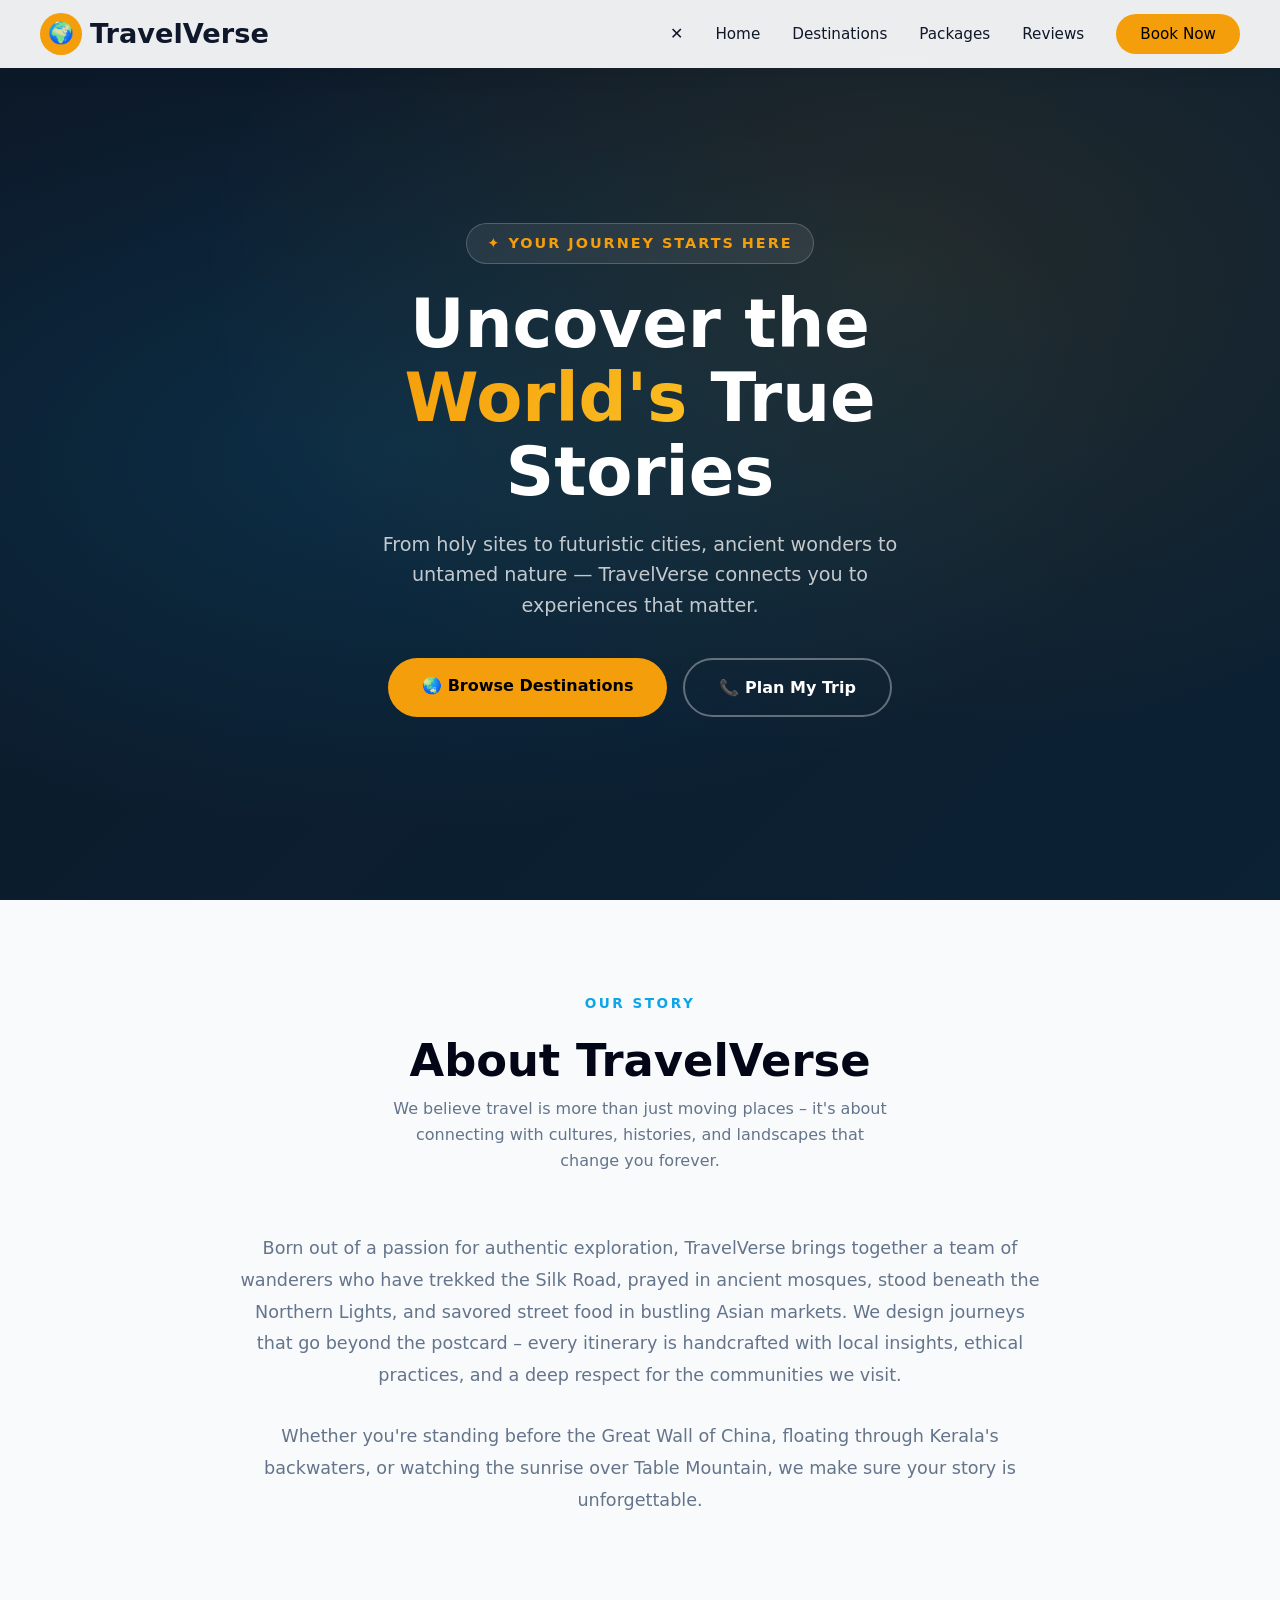
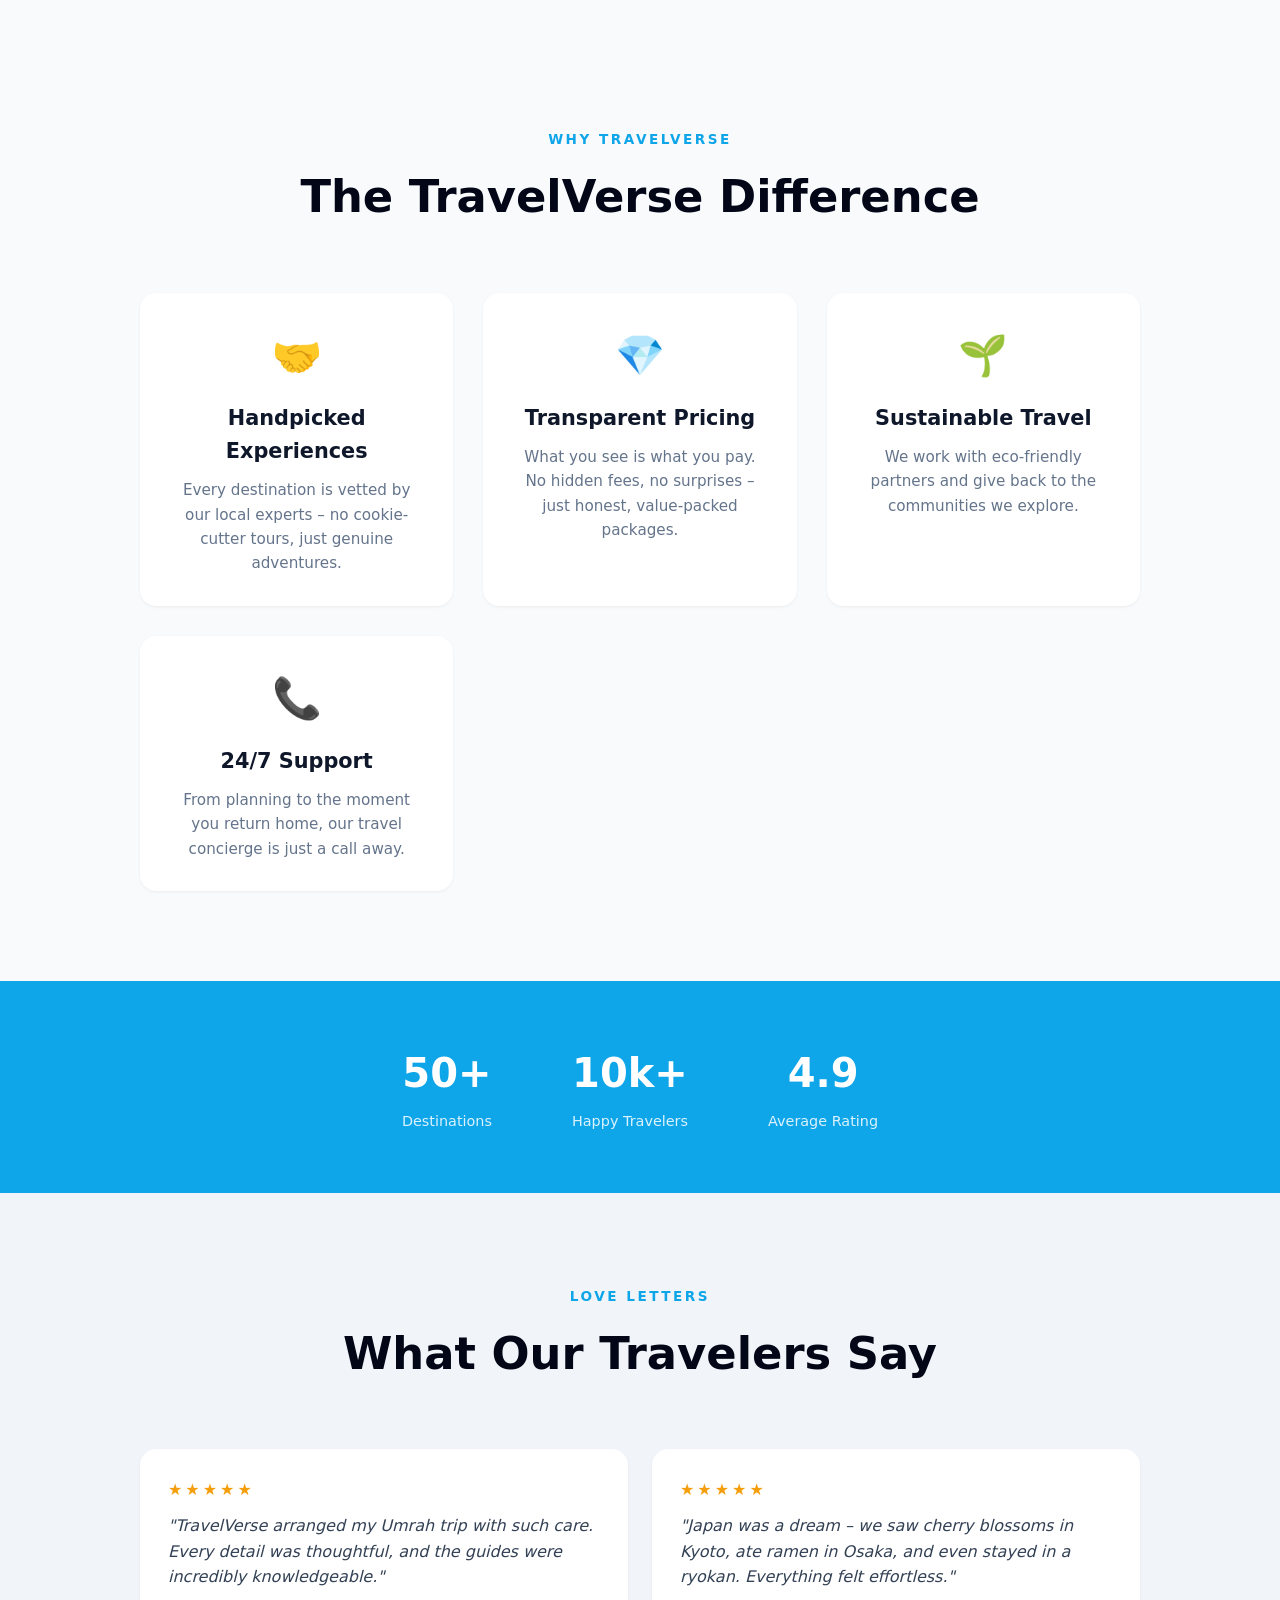
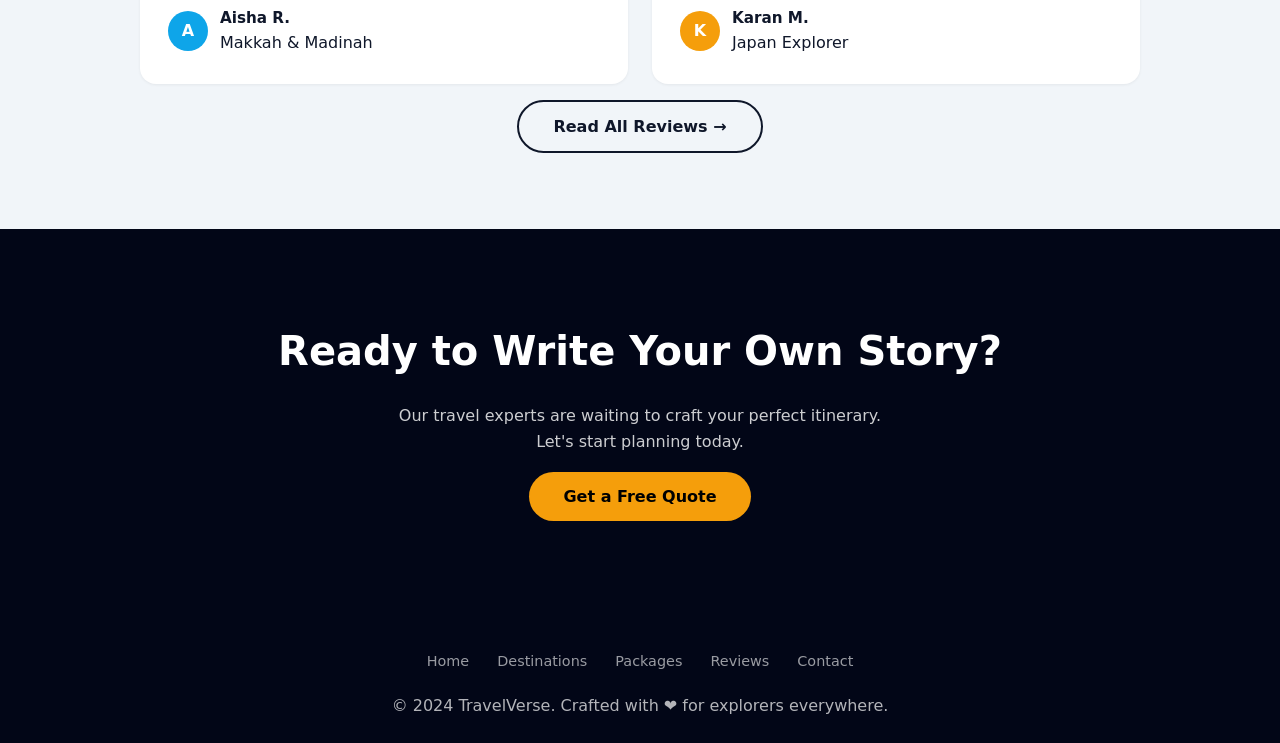
==== index.html @ da170505 "Travel Webstie" ====
<!doctype html>
<html lang="en">
  <head>
    <meta charset="UTF-8" />
    <meta name="viewport" content="width=device-width, initial-scale=1.0" />
    <title>TravelVerse – Explore Beyond Boundaries</title>
    <link rel="stylesheet" href="index.css" />
  </head>

  <body>
    <input type="checkbox" id="menu-toggle" />
    <label for="menu-toggle" class="menu-overlay"></label>
    <nav class="navbar">
      <a href="index.html" class="logo"
        ><span class="logo-icon">🌍</span> TravelVerse</a
      >
      <label for="menu-toggle" class="hamburger"
        ><span></span><span></span><span></span
      ></label>
      <ul class="nav-links">
        <li class="close-menu"><label for="menu-toggle">✕</label></li>
        <li><a href="index.html">Home</a></li>
        <li><a href="destinations.html">Destinations</a></li>
        <li><a href="packages.html">Packages</a></li>
        <li><a href="reviews.html">Reviews</a></li>
        <li><a href="contact.html" class="btn-nav">Book Now</a></li>
      </ul>
    </nav>

    <!-- HERO -->
    <section class="hero">
      <div class="hero-content">
        <div class="hero-badge">✦ Your Journey Starts Here</div>
        <h1>Uncover the <span>World's</span> True Stories</h1>
        <p>
          From holy sites to futuristic cities, ancient wonders to untamed
          nature — TravelVerse connects you to experiences that matter.
        </p>
        <div class="hero-buttons">
          <a href="destinations.html" class="btn-primary"
            >🌏 Browse Destinations</a
          >
          <a href="contact.html" class="btn-outline">📞 Plan My Trip</a>
        </div>
      </div>
    </section>

    <!-- ABOUT US -->
    <section id="about">
      <div class="section-header">
        <span class="section-tag">Our Story</span>
        <h2>About TravelVerse</h2>
        <p>
          We believe travel is more than just moving places – it's about
          connecting with cultures, histories, and landscapes that change you
          forever.
        </p>
      </div>
      <div class="about-content">
        <p>
          Born out of a passion for authentic exploration, TravelVerse brings
          together a team of wanderers who have trekked the Silk Road, prayed in
          ancient mosques, stood beneath the Northern Lights, and savored street
          food in bustling Asian markets. We design journeys that go beyond the
          postcard – every itinerary is handcrafted with local insights, ethical
          practices, and a deep respect for the communities we visit.
        </p>
        <p>
          Whether you're standing before the Great Wall of China, floating
          through Kerala's backwaters, or watching the sunrise over Table
          Mountain, we make sure your story is unforgettable.
        </p>
      </div>
    </section>

    <!-- WHY CHOOSE US -->
    <section style="background: #f8fafc">
      <div class="section-header">
        <span class="section-tag">Why TravelVerse</span>
        <h2>The TravelVerse Difference</h2>
      </div>
      <div class="features-grid">
        <div class="feature-card">
          <div class="feature-icon">🤝</div>
          <h3>Handpicked Experiences</h3>
          <p>
            Every destination is vetted by our local experts – no cookie-cutter
            tours, just genuine adventures.
          </p>
        </div>
        <div class="feature-card">
          <div class="feature-icon">💎</div>
          <h3>Transparent Pricing</h3>
          <p>
            What you see is what you pay. No hidden fees, no surprises – just
            honest, value-packed packages.
          </p>
        </div>
        <div class="feature-card">
          <div class="feature-icon">🌱</div>
          <h3>Sustainable Travel</h3>
          <p>
            We work with eco‑friendly partners and give back to the communities
            we explore.
          </p>
        </div>
        <div class="feature-card">
          <div class="feature-icon">📞</div>
          <h3>24/7 Support</h3>
          <p>
            From planning to the moment you return home, our travel concierge is
            just a call away.
          </p>
        </div>
      </div>
    </section>

    <!-- STATS -->
    <div class="stats">
      <div class="stats-grid">
        <div class="stat-item">
          <h3>50+</h3>
          <p>Destinations</p>
        </div>
        <div class="stat-item">
          <h3>10k+</h3>
          <p>Happy Travelers</p>
        </div>
        <div class="stat-item">
          <h3>4.9</h3>
          <p>Average Rating</p>
        </div>
      </div>
    </div>

    <!-- TESTIMONIALS PREVIEW -->
    <section class="testimonials-preview">
      <div class="section-header">
        <span class="section-tag">Love Letters</span>
        <h2>What Our Travelers Say</h2>
      </div>
      <div class="testimonial-grid">
        <div class="testimonial-card">
          <div class="stars">★★★★★</div>
          <p class="quote">
            "TravelVerse arranged my Umrah trip with such care. Every detail was
            thoughtful, and the guides were incredibly knowledgeable."
          </p>
          <div class="author">
            <div class="author-avatar">A</div>
            <div class="author-info">
              <strong>Aisha R.</strong><span>Makkah & Madinah</span>
            </div>
          </div>
        </div>
        <div class="testimonial-card">
          <div class="stars">★★★★★</div>
          <p class="quote">
            "Japan was a dream – we saw cherry blossoms in Kyoto, ate ramen in
            Osaka, and even stayed in a ryokan. Everything felt effortless."
          </p>
          <div class="author">
            <div class="author-avatar" style="background: #f59e0b">K</div>
            <div class="author-info">
              <strong>Karan M.</strong><span>Japan Explorer</span>
            </div>
          </div>
        </div>
      </div>
      <div style="text-align: center; margin-top: 30px">
        <a
          href="testimonials.html"
          class="btn-outline"
          style="color: var(--dark); border-color: var(--dark)"
          >Read All Reviews →</a
        >
      </div>
    </section>

    <!-- CTA -->
    <section class="cta">
      <h2>Ready to Write Your Own Story?</h2>
      <p>
        Our travel experts are waiting to craft your perfect itinerary. Let's
        start planning today.
      </p>
      <a href="contact.html" class="btn-primary">Get a Free Quote</a>
    </section>

    <footer>
      <div class="footer-links">
        <a href="index.html">Home</a><a href="destinations.html">Destinations</a
        ><a href="packages.html">Packages</a><a href="reviews.html">Reviews</a
        ><a href="contact.html">Contact</a>
      </div>
      <p class="copyright">
        © 2024 TravelVerse. Crafted with ❤️ for explorers everywhere.
      </p>
    </footer>
  </body>
</html>
---- index.css ----
:root {
  --primary: #0ea5e9;
  --accent: #f59e0b;
  --dark: #0f172a;
  --darker: #020617;
  --light: #f8fafc;
  --gray: #64748b;
  --gray-light: #e2e8f0;
  --white: #ffffff;
  --radius: 16px;
  --transition: 0.3s ease;
}

* {
  margin: 0;
  padding: 0;
  box-sizing: border-box;
}

html {
  scroll-behavior: smooth;
}

body {
  font-family: "Segoe UI", system-ui, sans-serif;
  background: var(--light);
  color: var(--dark);
  line-height: 1.6;
  overflow-x: hidden;
}

/* NAVBAR */

.navbar {
  position: fixed;
  top: 0;
  left: 0;
  width: 100%;
  z-index: 1000;
  padding: 12px 40px;
  display: flex;
  align-items: center;
  justify-content: space-between;
  background: rgba(255, 255, 255, 0.92);
  backdrop-filter: blur(18px);
  box-shadow: 0 4px 20px rgba(0, 0, 0, 0.08);
}

.logo {
  font-size: 1.7rem;
  font-weight: 800;
  color: var(--dark);
  text-decoration: none;
  display: flex;
  align-items: center;
  gap: 8px;
}

.logo-icon {
  width: 42px;
  height: 42px;
  background: var(--accent);
  border-radius: 50%;
  display: flex;
  align-items: center;
  justify-content: center;
  font-size: 1.3rem;
}

#menu-toggle {
  display: none;
}

.hamburger {
  display: none;
  flex-direction: column;
  gap: 5px;
  cursor: pointer;
  z-index: 1100;
}

.hamburger span {
  width: 28px;
  height: 3px;
  background: var(--dark);
  border-radius: 10px;
  transition: var(--transition);
}

.menu-overlay {
  display: none;
  position: fixed;
  inset: 0;
  z-index: 1050;
  background: rgba(0, 0, 0, 0.4);
  cursor: pointer;
}

.nav-links {
  display: flex;
  list-style: none;
  gap: 32px;
  align-items: center;
}

.nav-links a {
  text-decoration: none;
  color: var(--dark);
  font-weight: 500;
  font-size: 0.95rem;
  transition: var(--transition);
  position: relative;
}

.nav-links a::after {
  content: "";
  position: absolute;
  bottom: -6px;
  left: 0;
  width: 0%;
  height: 2.5px;
  background: var(--accent);
  border-radius: 10px;
  transition: var(--transition);
}

.nav-links a:hover::after {
  width: 100%;
}

.btn-nav {
  background: var(--accent);
  color: #000 !important;
  padding: 11px 24px;
  border-radius: 50px;
  font-weight: 600;
}

.btn-nav:hover {
  background: #e68900;
  transform: translateY(-2px);
  box-shadow: 0 8px 25px rgba(245, 158, 11, 0.35);
}

.btn-nav::after {
  display: none;
}

/* HERO */

.hero {
  min-height: 100vh;
  background: linear-gradient(135deg, #0c1929, #0a2a3f, #0d3b4c);
  background-size: 400% 400%;
  animation: bgShift 18s ease infinite;
  display: flex;
  align-items: center;
  justify-content: center;
  position: relative;
  overflow: hidden;
  padding: 120px 40px 80px;
}

@keyframes bgShift {
  0%,
  100% {
    background-position: 0% 50%;
  }
  50% {
    background-position: 100% 100%;
  }
}

.hero::before {
  content: "";
  position: absolute;
  inset: 0;
  background:
    radial-gradient(
      ellipse at 30% 50%,
      rgba(14, 165, 233, 0.13),
      transparent 60%
    ),
    radial-gradient(
      ellipse at 70% 30%,
      rgba(245, 158, 11, 0.1),
      transparent 55%
    );
  pointer-events: none;
}

.hero-content {
  position: relative;
  z-index: 2;
  text-align: center;
  max-width: 750px;
}

.hero-badge {
  display: inline-block;
  background: rgba(255, 255, 255, 0.08);
  border: 1px solid rgba(255, 255, 255, 0.2);
  color: var(--accent);
  padding: 8px 20px;
  border-radius: 50px;
  font-size: 0.9rem;
  font-weight: 600;
  letter-spacing: 2px;
  text-transform: uppercase;
  margin-bottom: 24px;
}

.hero h1 {
  font-size: clamp(2.5rem, 5.5vw, 4.2rem);
  font-weight: 800;
  color: #fff;
  line-height: 1.1;
  margin-bottom: 20px;
}

.hero h1 span {
  background: linear-gradient(135deg, var(--accent), #fbbf24);
  -webkit-background-clip: text;
  -webkit-text-fill-color: transparent;
}

.hero p {
  font-size: 1.2rem;
  color: rgba(255, 255, 255, 0.75);
  margin-bottom: 36px;
  max-width: 550px;
  margin-left: auto;
  margin-right: auto;
}

.hero-buttons {
  display: flex;
  gap: 16px;
  flex-wrap: wrap;
  justify-content: center;
}

.btn-primary {
  background: var(--accent);
  color: #000;
  padding: 15px 34px;
  border-radius: 50px;
  font-weight: 700;
  text-decoration: none;
  transition: var(--transition);
}

.btn-primary:hover {
  background: #e68900;
  transform: translateY(-3px);
  box-shadow: 0 12px 35px rgba(245, 158, 11, 0.4);
}

.btn-outline {
  background: transparent;
  color: #fff;
  padding: 15px 34px;
  border-radius: 50px;
  font-weight: 600;
  text-decoration: none;
  border: 2px solid rgba(255, 255, 255, 0.35);
  transition: var(--transition);
}

.btn-outline:hover {
  border-color: #fff;
  background: rgba(255, 255, 255, 0.08);
  transform: translateY(-3px);
}

/* SECTIONS */

section {
  padding: 90px 40px;
}

.section-header {
  text-align: center;
  margin-bottom: 60px;
}

.section-tag {
  color: var(--primary);
  font-weight: 700;
  font-size: 0.85rem;
  letter-spacing: 2.5px;
  text-transform: uppercase;
  margin-bottom: 10px;
  display: inline-block;
}

.section-header h2 {
  font-size: clamp(2rem, 3.5vw, 2.8rem);
  font-weight: 800;
  color: var(--darker);
}

.section-header p {
  color: var(--gray);
  max-width: 500px;
  margin: 0 auto;
}

/* ABOUT US */

.about-content {
  max-width: 800px;
  margin: 0 auto;
  text-align: center;
}

.about-content p {
  color: var(--gray);
  font-size: 1.1rem;
  line-height: 1.8;
  margin-bottom: 30px;
}

/* WHY CHOOSE US */

.features-grid {
  display: grid;
  grid-template-columns: repeat(auto-fit, minmax(250px, 1fr));
  gap: 30px;
  max-width: 1000px;
  margin: 0 auto;
}

.feature-card {
  background: #fff;
  border-radius: var(--radius);
  padding: 30px;
  text-align: center;
  box-shadow: 0 1px 3px rgba(0, 0, 0, 0.06);
  transition: var(--transition);
}

.feature-card:hover {
  transform: translateY(-5px);
  box-shadow: 0 10px 30px rgba(0, 0, 0, 0.1);
}

.feature-icon {
  font-size: 2.5rem;
  margin-bottom: 15px;
}

.feature-card h3 {
  font-size: 1.3rem;
  margin-bottom: 10px;
}

.feature-card p {
  color: var(--gray);
  font-size: 0.95rem;
}

/* STATS */

.stats {
  background: var(--primary);
  color: #fff;
  text-align: center;
  padding: 60px 20px;
}

.stats-grid {
  display: flex;
  justify-content: center;
  gap: 80px;
  flex-wrap: wrap;
  max-width: 900px;
  margin: 0 auto;
}

.stat-item h3 {
  font-size: 2.5rem;
  font-weight: 800;
}

.stat-item p {
  font-size: 0.9rem;
  opacity: 0.85;
  margin-top: 5px;
}

/* TESTIMONIALS PREVIEW */

.testimonials-preview {
  background: #f1f5f9;
}

.testimonial-grid {
  display: grid;
  grid-template-columns: repeat(auto-fit, minmax(280px, 1fr));
  gap: 24px;
  max-width: 1000px;
  margin: 0 auto;
}

.testimonial-card {
  background: #fff;
  border-radius: var(--radius);
  padding: 28px;
  box-shadow: 0 1px 3px rgba(0, 0, 0, 0.06);
}

.stars {
  color: #f59e0b;
  margin-bottom: 10px;
  letter-spacing: 3px;
}

.quote {
  font-style: italic;
  color: #334155;
  margin-bottom: 16px;
}

.author {
  display: flex;
  align-items: center;
  gap: 12px;
}

.author-avatar {
  width: 40px;
  height: 40px;
  border-radius: 50%;
  background: var(--primary);
  color: #fff;
  display: flex;
  align-items: center;
  justify-content: center;
  font-weight: 700;
}

.author-info strong {
  display: block;
  font-size: 0.95rem;
}

/* CTA */

.cta {
  background: var(--darker);
  color: #fff;
  text-align: center;
}

.cta h2 {
  font-size: 2.5rem;
  margin-bottom: 20px;
}

.cta p {
  opacity: 0.8;
  margin-bottom: 30px;
  max-width: 500px;
  margin-left: auto;
  margin-right: auto;
}

/* FOOTER */

footer {
  background: #020617;
  color: rgba(255, 255, 255, 0.7);
  padding: 50px 40px 24px;
  text-align: center;
}

.footer-links {
  display: flex;
  gap: 28px;
  flex-wrap: wrap;
  justify-content: center;
  margin-bottom: 20px;
}

.footer-links a {
  color: rgba(255, 255, 255, 0.6);
  text-decoration: none;
  font-size: 0.9rem;
}

.footer-links a:hover {
  color: var(--accent);
}

/* MOBILE */

@media (max-width: 768px) {
  .hamburger {
    display: flex;
  }
  .nav-links {
    position: fixed;
    top: 0;
    right: -100%;
    width: 75%;
    max-width: 320px;
    height: 100vh;
    background: #fff;
    flex-direction: column;
    padding: 100px 30px 40px;
    gap: 24px;
    transition: right 0.35s;
    box-shadow: -10px 0 40px rgba(0, 0, 0, 0.2);
    z-index: 1080;
  }
  #menu-toggle:checked ~ .nav-links {
    right: 0;
  }
  #menu-toggle:checked ~ .menu-overlay {
    display: block;
  }
  .close-menu {
    position: absolute;
    top: 25px;
    right: 25px;
    font-size: 2rem;
    cursor: pointer;
  }
  section {
    padding: 60px 20px;
  }
}
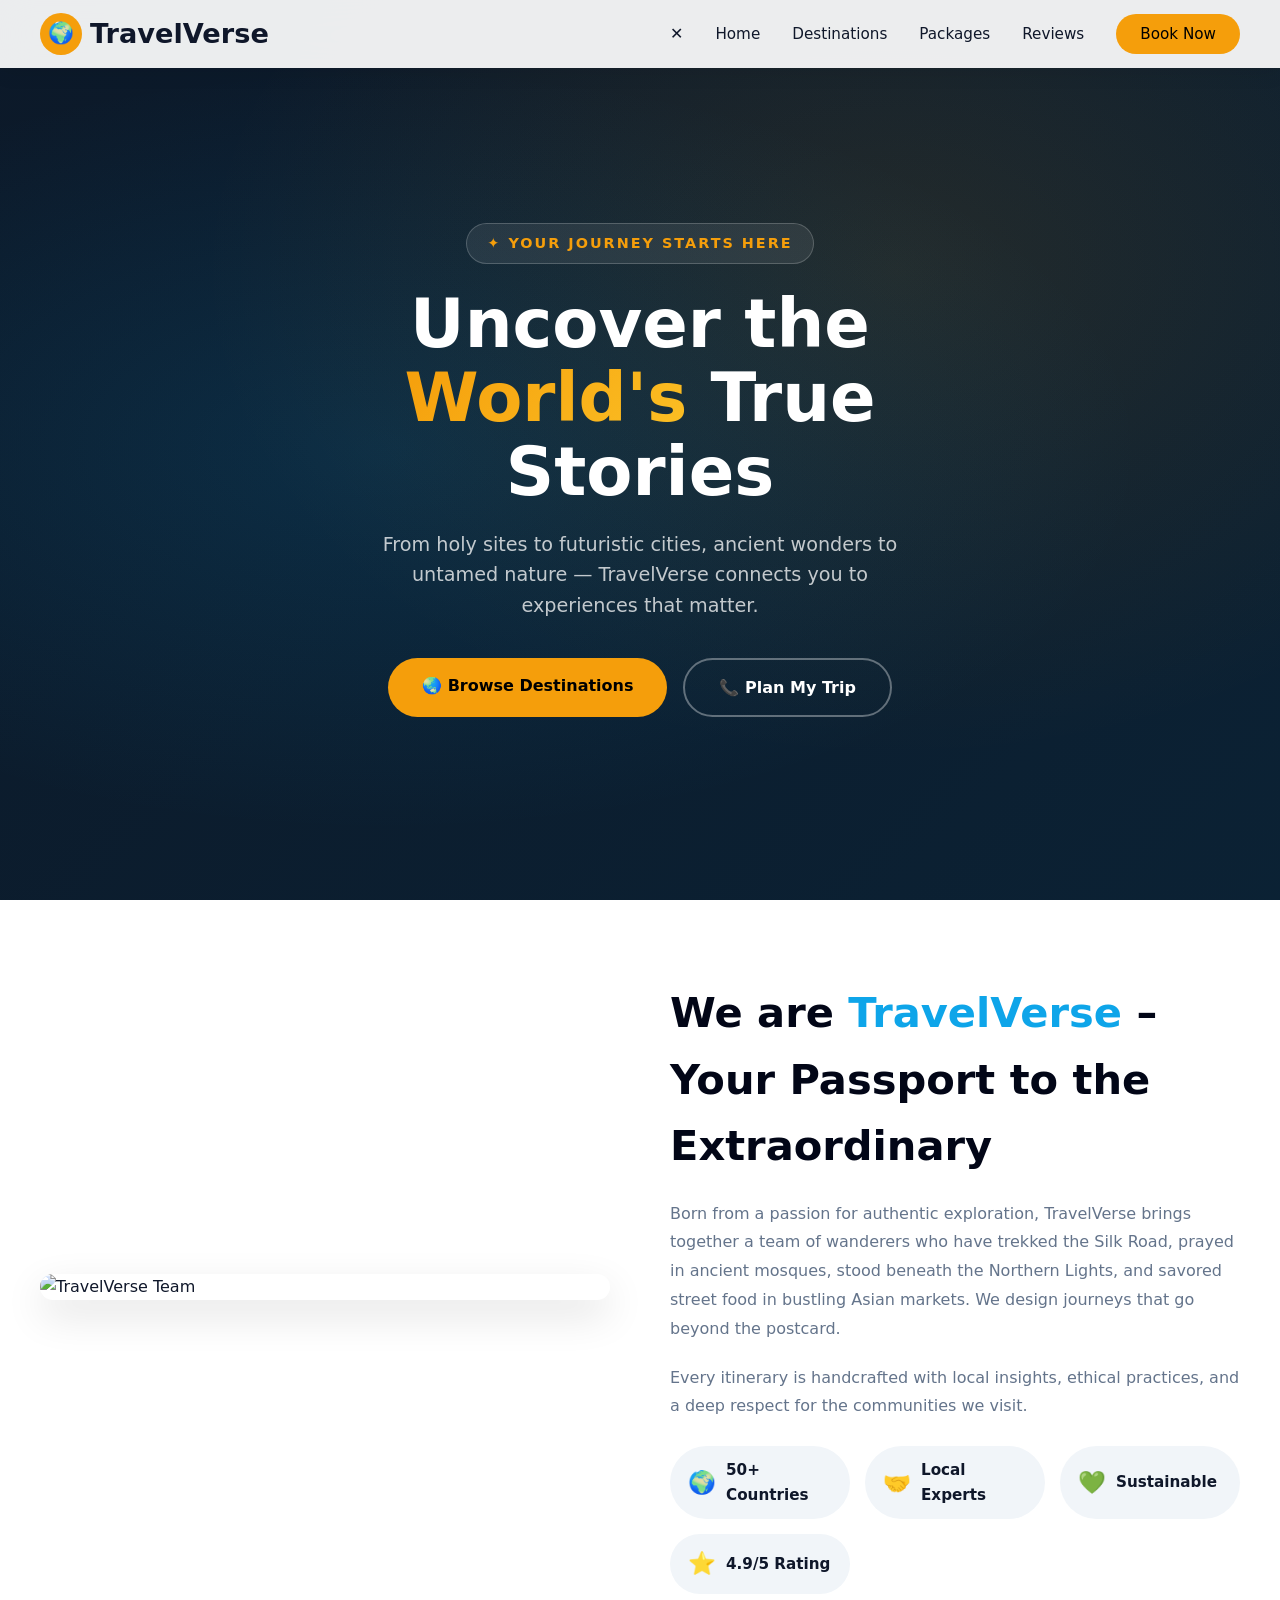
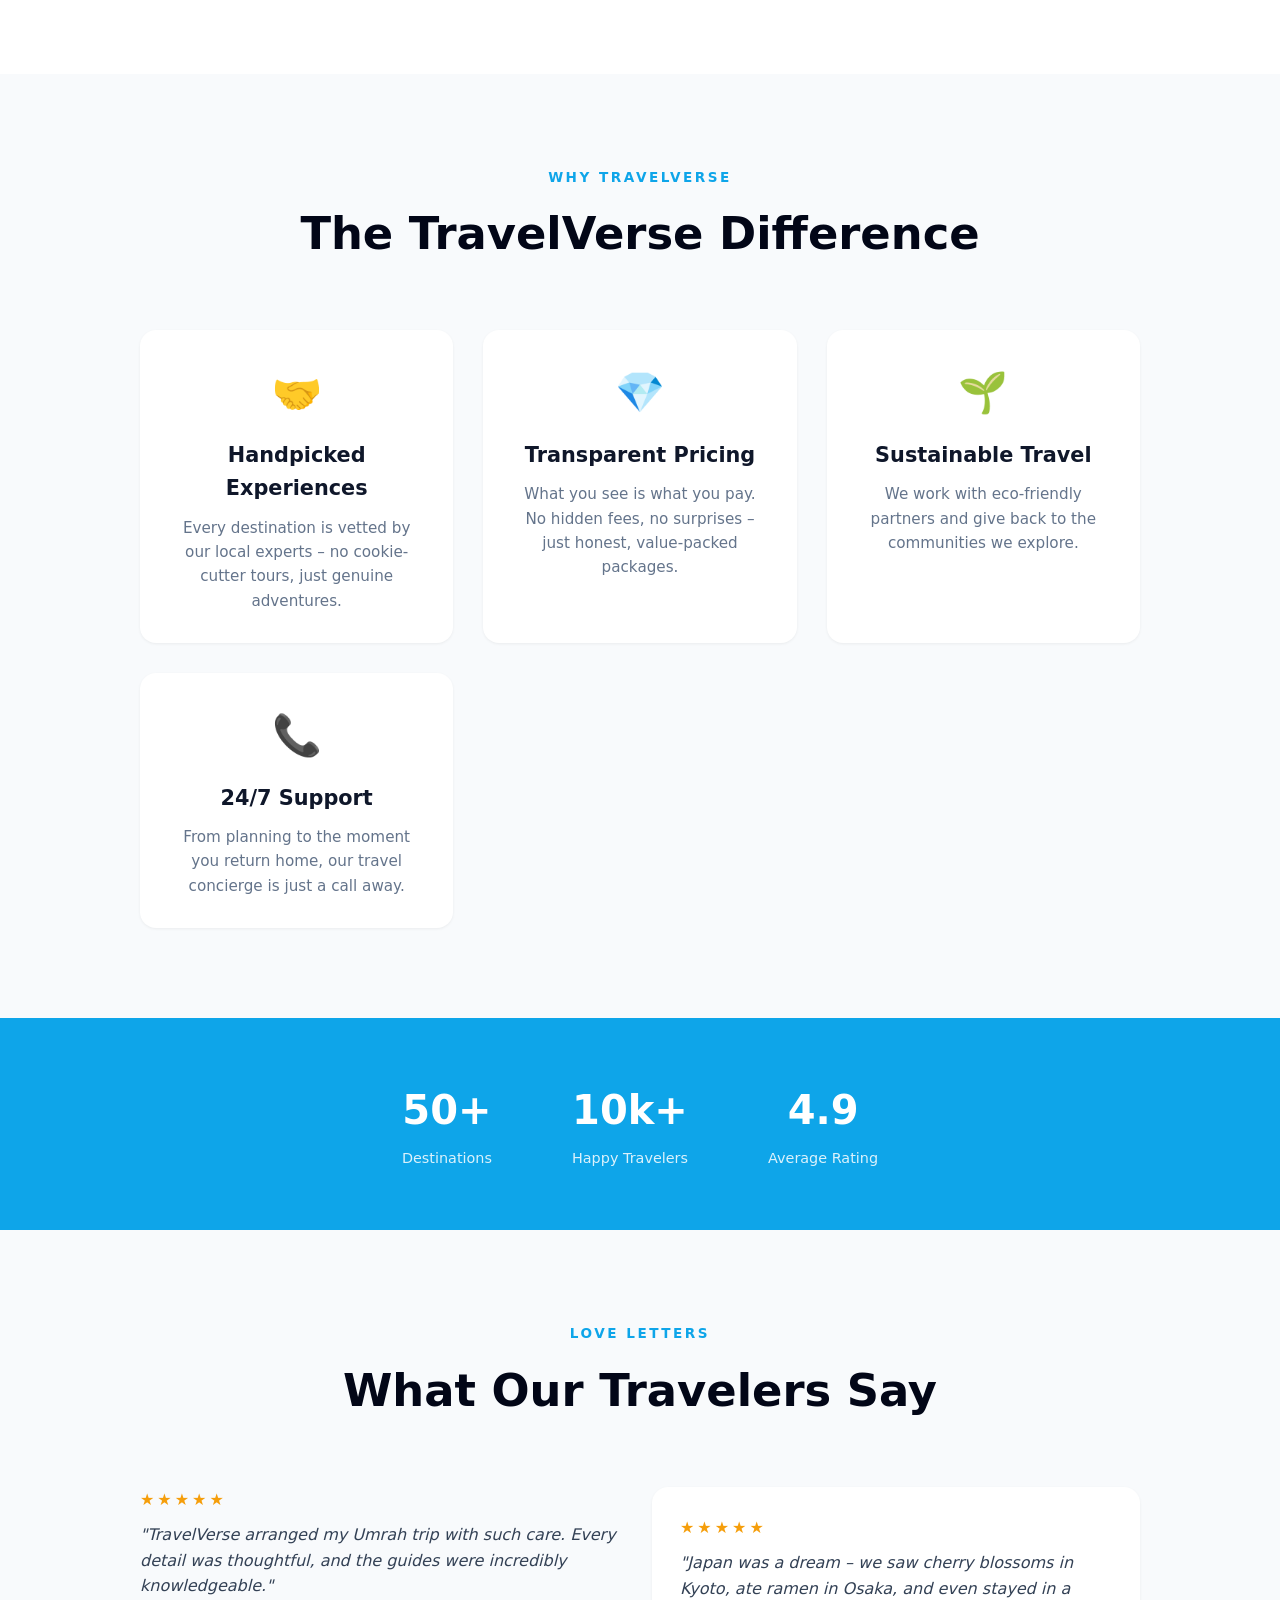
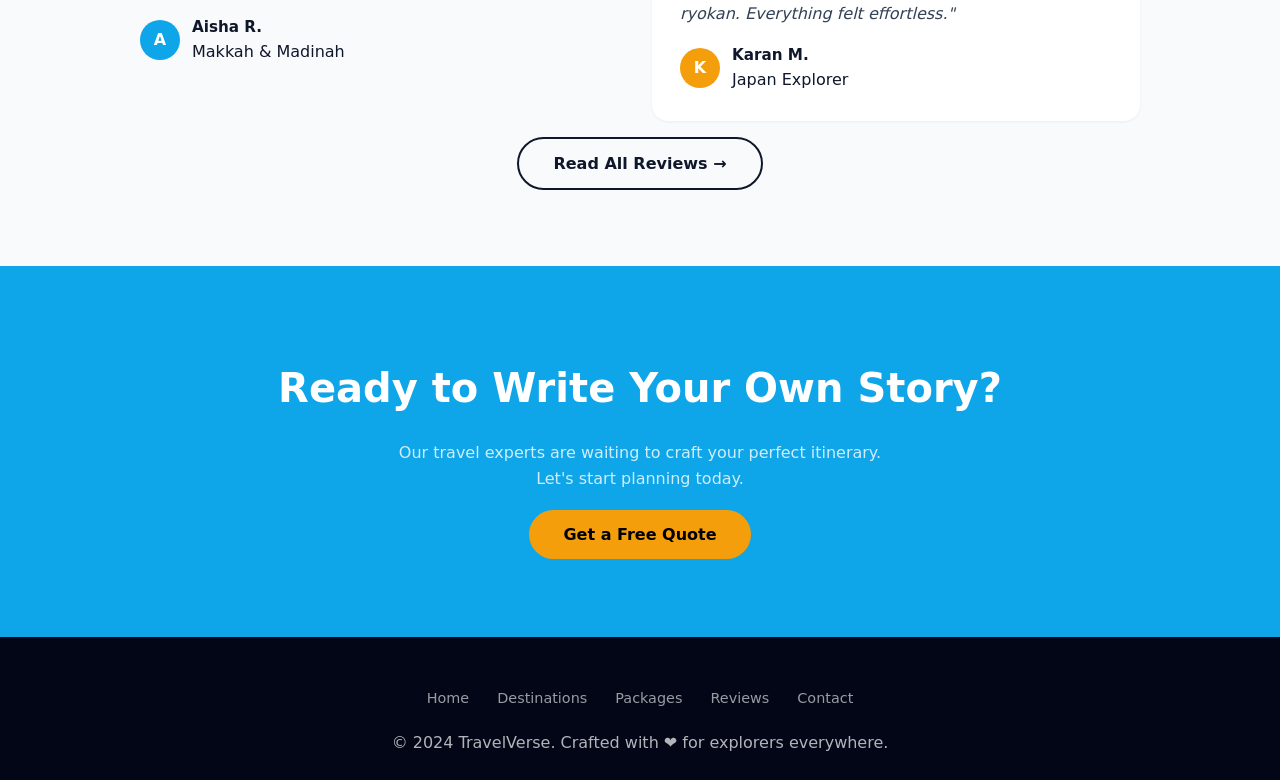
==== commit 94318f07: "travel" ====
--- a/index.html
+++ b/index.html
@@ -46,30 +46,46 @@
     </section>
 
     <!-- ABOUT US -->
-    <section id="about">
-      <div class="section-header">
-        <span class="section-tag">Our Story</span>
-        <h2>About TravelVerse</h2>
-        <p>
-          We believe travel is more than just moving places – it's about
-          connecting with cultures, histories, and landscapes that change you
-          forever.
-        </p>
-      </div>
-      <div class="about-content">
-        <p>
-          Born out of a passion for authentic exploration, TravelVerse brings
-          together a team of wanderers who have trekked the Silk Road, prayed in
-          ancient mosques, stood beneath the Northern Lights, and savored street
-          food in bustling Asian markets. We design journeys that go beyond the
-          postcard – every itinerary is handcrafted with local insights, ethical
-          practices, and a deep respect for the communities we visit.
-        </p>
-        <p>
-          Whether you're standing before the Great Wall of China, floating
-          through Kerala's backwaters, or watching the sunrise over Table
-          Mountain, we make sure your story is unforgettable.
-        </p>
+    <!-- ABOUT US (Enhanced) -->
+    <section class="about-section" id="about">
+      <div class="about-container">
+        <div class="about-image">
+          <img
+            src="https://images.unsplash.com/photo-1488646953014-85cb44e25828?w=600&h=500&fit=crop"
+            alt="TravelVerse Team"
+          />
+        </div>
+        <div class="about-text">
+          <h2>
+            We are <span>TravelVerse</span> – Your Passport to the Extraordinary
+          </h2>
+          <p>
+            Born from a passion for authentic exploration, TravelVerse brings
+            together a team of wanderers who have trekked the Silk Road, prayed
+            in ancient mosques, stood beneath the Northern Lights, and savored
+            street food in bustling Asian markets. We design journeys that go
+            beyond the postcard.
+          </p>
+          <p>
+            Every itinerary is handcrafted with local insights, ethical
+            practices, and a deep respect for the communities we visit.
+          </p>
+
+          <div class="about-highlights">
+            <div class="highlight-item">
+              <span class="highlight-icon">🌍</span> 50+ Countries
+            </div>
+            <div class="highlight-item">
+              <span class="highlight-icon">🤝</span> Local Experts
+            </div>
+            <div class="highlight-item">
+              <span class="highlight-icon">💚</span> Sustainable
+            </div>
+            <div class="highlight-item">
+              <span class="highlight-icon">⭐</span> 4.9/5 Rating
+            </div>
+          </div>
+        </div>
       </div>
     </section>
 
@@ -134,12 +150,12 @@
     </div>
 
     <!-- TESTIMONIALS PREVIEW -->
-    <section class="testimonials-preview">
+    <section class="Reviews">
       <div class="section-header">
         <span class="section-tag">Love Letters</span>
         <h2>What Our Travelers Say</h2>
       </div>
-      <div class="testimonial-grid">
+      <div class="Reviews-grid">
         <div class="testimonial-card">
           <div class="stars">★★★★★</div>
           <p class="quote">
@@ -153,7 +169,7 @@
             </div>
           </div>
         </div>
-        <div class="testimonial-card">
+        <div class="Reviews-card">
           <div class="stars">★★★★★</div>
           <p class="quote">
             "Japan was a dream – we saw cherry blossoms in Kyoto, ate ramen in
@@ -169,7 +185,7 @@
       </div>
       <div style="text-align: center; margin-top: 30px">
         <a
-          href="testimonials.html"
+          href="reviews.html"
           class="btn-outline"
           style="color: var(--dark); border-color: var(--dark)"
           >Read All Reviews →</a
--- a/index.css
+++ b/index.css
@@ -321,6 +321,91 @@
   margin-bottom: 30px;
 }
 
+/* ========== ENHANCED ABOUT SECTION ========== */
+
+.about-section {
+  background: #ffffff;
+  padding: 80px 20px;
+}
+
+.about-container {
+  max-width: 1200px;
+  margin: 0 auto;
+  display: flex;
+  align-items: center;
+  gap: 60px;
+  flex-wrap: wrap;
+}
+
+.about-image {
+  flex: 1 1 400px;
+  border-radius: var(--radius);
+  overflow: hidden;
+  box-shadow: 0 15px 40px rgba(0, 0, 0, 0.12);
+}
+
+.about-image img {
+  width: 100%;
+  height: 100%;
+  object-fit: cover;
+  display: block;
+  transition: transform 0.5s ease;
+}
+
+.about-image:hover img {
+  transform: scale(1.05);
+}
+
+.about-text {
+  flex: 1 1 400px;
+}
+
+.about-text h2 {
+  font-size: clamp(2rem, 4vw, 2.6rem);
+  font-weight: 800;
+  color: var(--darker);
+  margin-bottom: 20px;
+}
+
+.about-text h2 span {
+  color: var(--primary);
+}
+
+.about-text p {
+  color: var(--gray);
+  line-height: 1.8;
+  margin-bottom: 20px;
+}
+
+.about-highlights {
+  display: grid;
+  grid-template-columns: repeat(auto-fit, minmax(180px, 1fr));
+  gap: 15px;
+  margin-top: 25px;
+}
+
+.highlight-item {
+  display: flex;
+  align-items: center;
+  gap: 10px;
+  background: #f1f5f9;
+  padding: 12px 18px;
+  border-radius: 50px;
+  font-weight: 600;
+  font-size: 0.95rem;
+  transition: var(--transition);
+}
+
+.highlight-item:hover {
+  background: var(--primary);
+  color: #fff;
+  transform: translateY(-3px);
+}
+
+.highlight-icon {
+  font-size: 1.4rem;
+}
+
 /* WHY CHOOSE US */
 
 .features-grid {
@@ -391,11 +476,11 @@
 
 /* TESTIMONIALS PREVIEW */
 
-.testimonials-preview {
+.Reviews-preview {
   background: #f1f5f9;
 }
 
-.testimonial-grid {
+.Reviews-grid {
   display: grid;
   grid-template-columns: repeat(auto-fit, minmax(280px, 1fr));
   gap: 24px;
@@ -403,7 +488,7 @@
   margin: 0 auto;
 }
 
-.testimonial-card {
+.Reviews-card {
   background: #fff;
   border-radius: var(--radius);
   padding: 28px;
@@ -448,7 +533,8 @@
 /* CTA */
 
 .cta {
-  background: var(--darker);
+  /* background: var(--darker); */
+  background: var(--primary);
   color: #fff;
   text-align: center;
 }
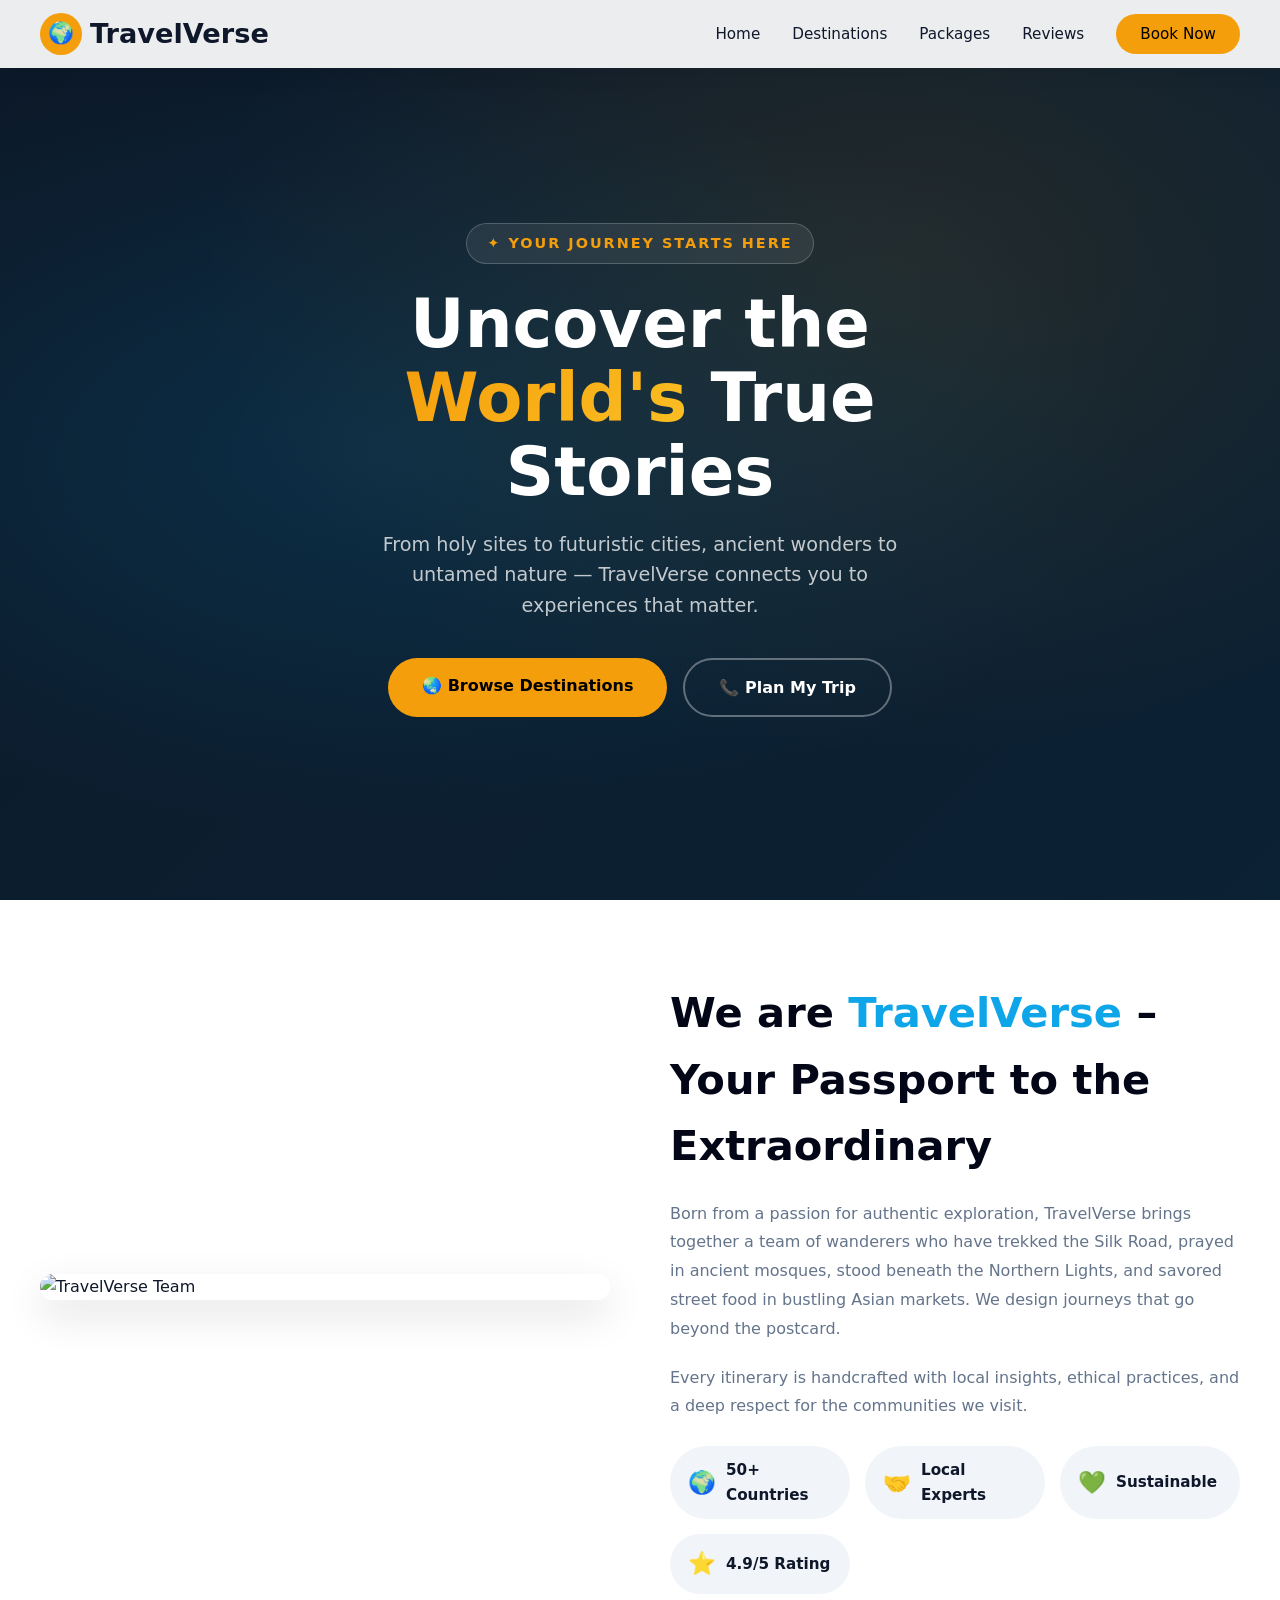
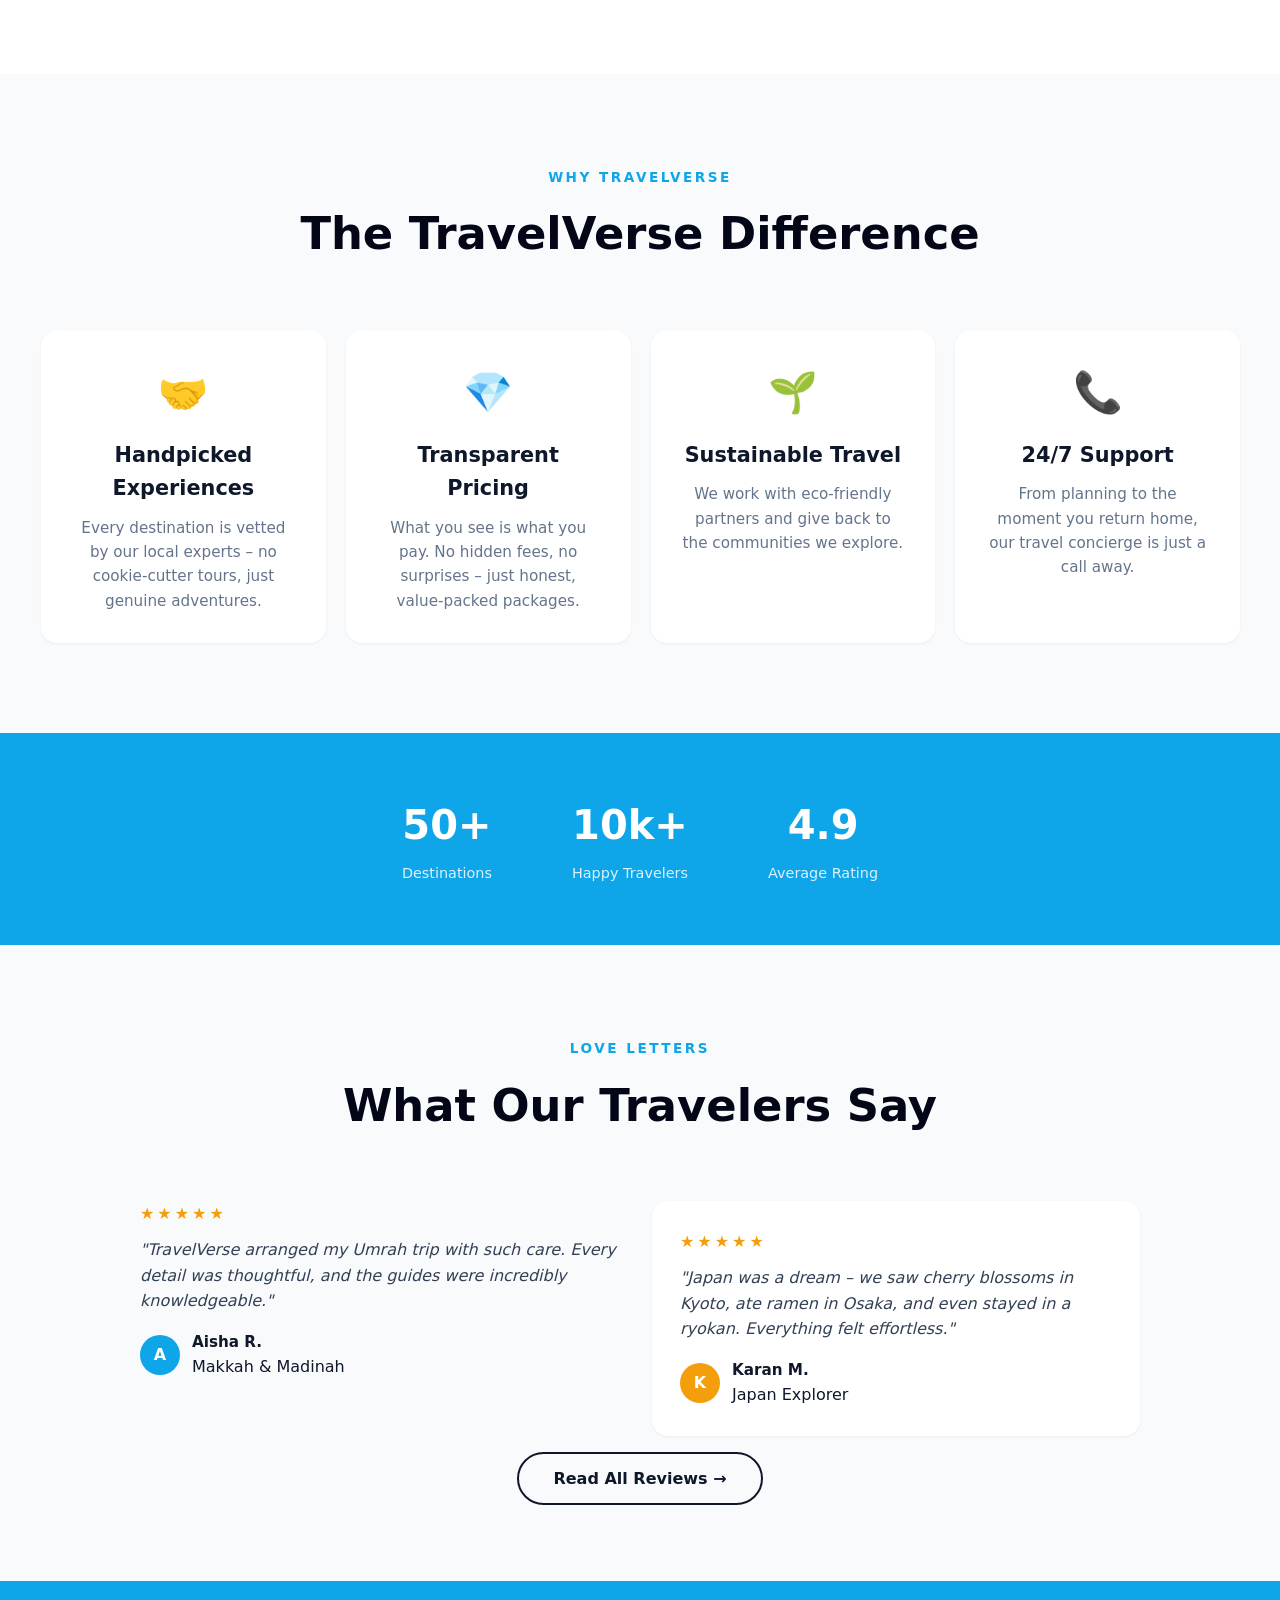
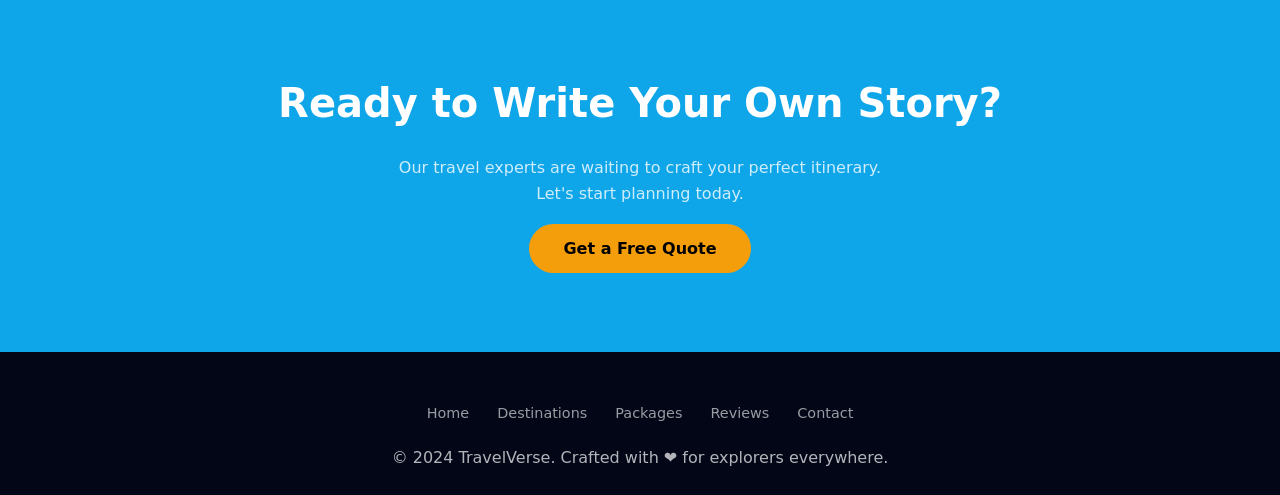
==== commit 321484ab: "travel2" ====
--- a/index.html
+++ b/index.html
@@ -18,7 +18,7 @@
         ><span></span><span></span><span></span
       ></label>
       <ul class="nav-links">
-        <li class="close-menu"><label for="menu-toggle">✕</label></li>
+        <li class="close-menu"><label for="menu-toggle"></label></li>
         <li><a href="index.html">Home</a></li>
         <li><a href="destinations.html">Destinations</a></li>
         <li><a href="packages.html">Packages</a></li>
@@ -112,6 +112,7 @@
             honest, value-packed packages.
           </p>
         </div>
+
         <div class="feature-card">
           <div class="feature-icon">🌱</div>
           <h3>Sustainable Travel</h3>
--- a/index.css
+++ b/index.css
@@ -411,9 +411,10 @@
 .features-grid {
   display: grid;
   grid-template-columns: repeat(auto-fit, minmax(250px, 1fr));
-  gap: 30px;
-  max-width: 1000px;
+  gap: 20px;
+  max-width: px;
   margin: 0 auto;
+  padding-left: 1px;
 }
 
 .feature-card {
